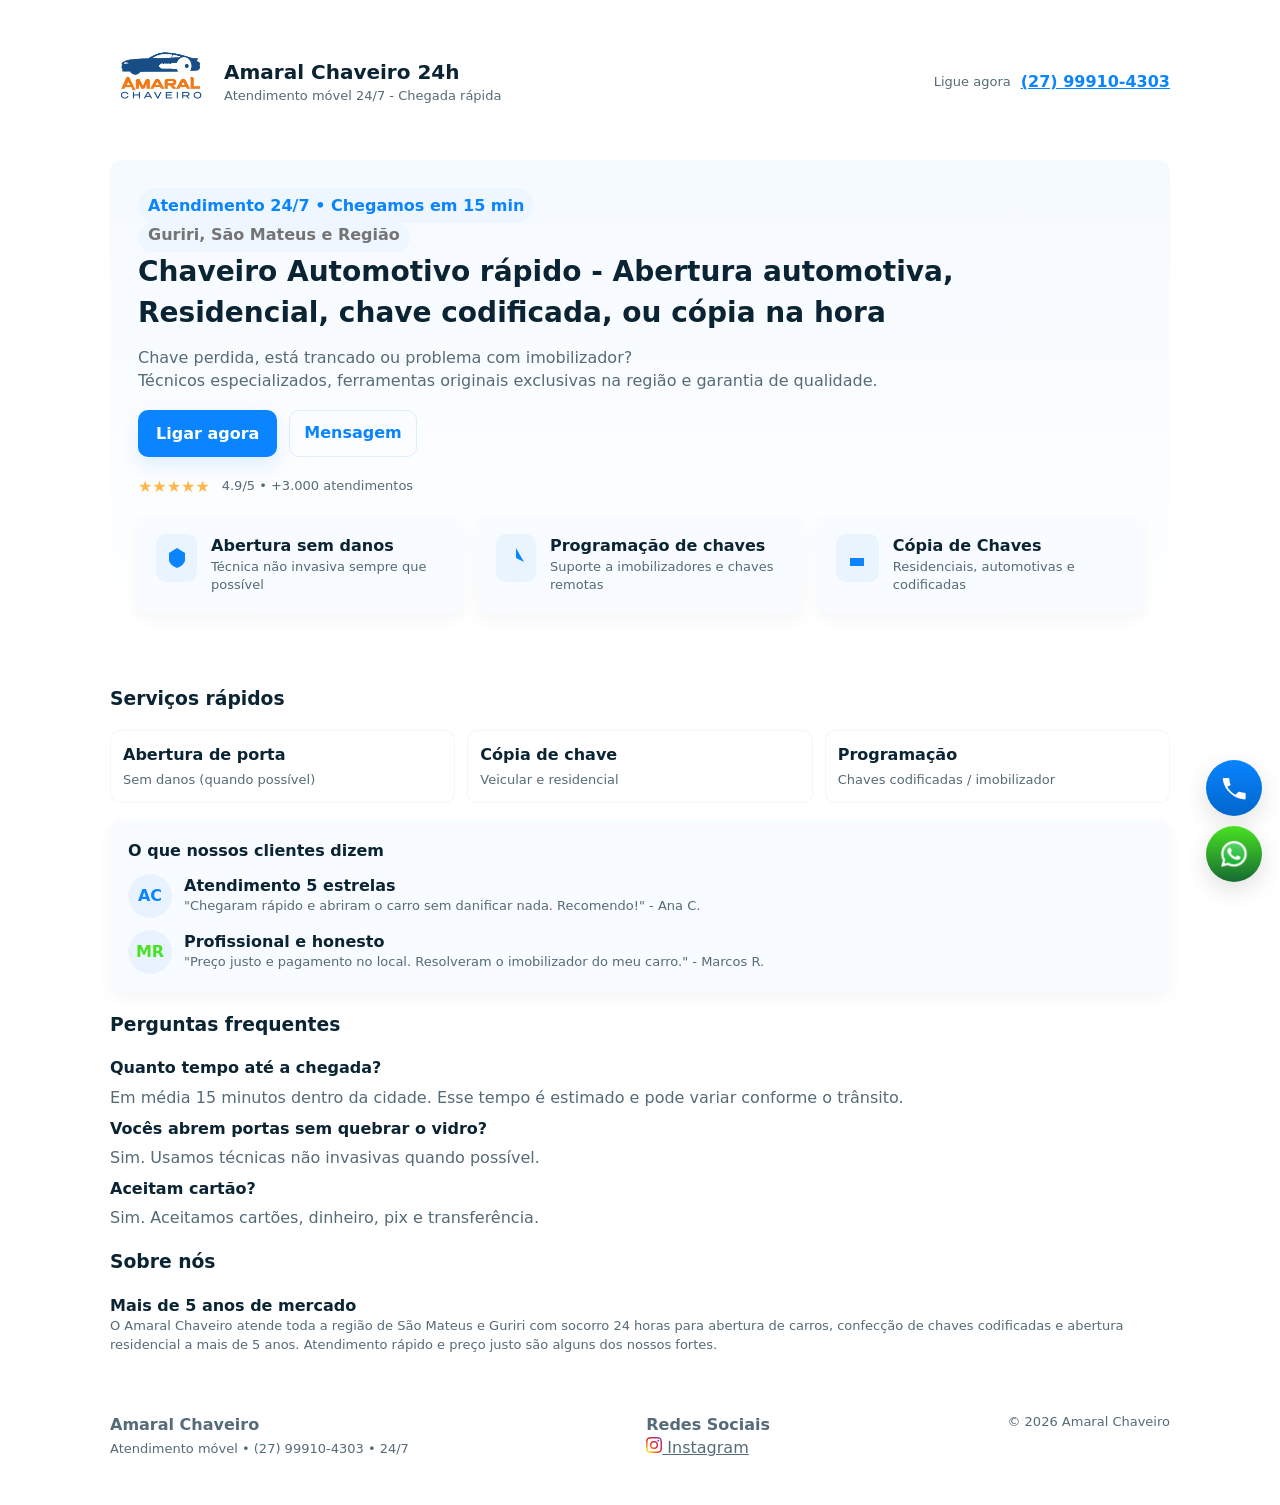
==== index.html @ fdce1f02 "feat: site v1" ====
<!doctype html>
<html lang="pt-BR">

<head>
  <meta charset="utf-8" />
  <meta name="viewport" content="width=device-width,initial-scale=1" />
  <title>Amaral Chaveiro - Atendimento 24/7 - São Mateus ES</title>
  <meta name="description"
    content="Chaveiro automotivo 24/7 — abertura de portas, cópia de chave, programação de chaveiro/immobilizer. Atendimento rápido onde você estiver." />
  <link rel="icon" href="/favicon.ico">
  <link rel="stylesheet" href="/styles.css">
  <meta name="theme-color" content="#0A84FF">

  <!-- JSON-LD LocalBusiness (substitua phone & address) -->
  <script type="application/ld+json">
  {
    "@id": "https://amaralchaveiro.com.br/#organization",
    "@context": "https://schema.org",
    "@type": "LocalBusiness",
    "name": "Amaral Chaveiro",
    "image": "https://amaralchaveiro.com.br/assets/logotipo.png",
    "telephone": "2799104303",
    "address": {
      "@type": "PostalAddress",
      "streetAddress": " Av Mateus cunha fundação - Sernamby, São Mateus - ES",
      "addressLocality": "São Mateus",
      "addressRegion": "ES",
      "postalCode": "29931-360",
      "addressCountry": "BR"
    },
    "openingHours": "Mo-Su 00:00-23:59",
    "priceRange": "$$"
  }
  </script>

  <!-- Google tag (gtag.js) -->
  <script async src="https://www.googletagmanager.com/gtag/js?id=AW-11403976909"></script>
  <script>
    window.dataLayer = window.dataLayer || [];
    function gtag() { dataLayer.push(arguments); }
    gtag('js', new Date());

    gtag('config', 'AW-11403976909');
  </script>
  <!-- Google tag end -->
</head>

<body>

  <div class="container">
    <header>
      <div class="brand" aria-label="Identidade - Amaral Chaveiro">
        <div class="logo" role="img" aria-hidden="true">
          <img src="/assets/logotipo.png" alt="logotipo Amaral Chaveiro">
        </div>
        <div>
          <h1>Amaral Chaveiro 24h</h1>
          <div class="muted small">Atendimento móvel 24/7 - Chegada rápida</div>
        </div>
      </div>

      <div class="cta-top">
        <div class="muted small">Ligue agora</div>
        <a class="phone cta-cel" href="tel:2799104303">(27) 99910-4303</a>
      </div>
    </header>

    <!-- HERO -->
    <section class="hero" aria-labelledby="hero-title">
      <div>
        <span class="pill">Atendimento 24/7 • Chegamos em 15 min</span>
        <br><span class="pill" style="color: rgb(116, 116, 116); margin-top: 0; padding-top: 0;">Guriri, São Mateus e
          Região</span>
        <h2 id="hero-title">Chaveiro Automotivo rápido - Abertura automotiva, Residencial, chave codificada, ou cópia na
          hora</h2>
        <p class="muted">Chave perdida, está trancado ou problema com imobilizador?<br> Técnicos especializados,
          ferramentas originais exclusivas na região e
          garantia de qualidade.</p>

        <div class="div-ctas" aria-label="Chamada para ação">
          <a class="primary-cta cta-cel" href="tel:2799104303" aria-label="Ligar agora">Ligar agora</a>

          <a href="https://api.whatsapp.com/send?phone=5527999104303&text=Quero%20fazer%20um%20or%C3%A7amento"
            class="secondary-cta cta-wpp" id="openModal" aria-haspopup="dialog" style="cursor: pointer;"> Mensagem</a>
        </div>

        <div class="trust" style="margin-top:18px">
          <div class="stars" aria-hidden="true">★★★★★</div>
          <div class="muted small">4.9/5 • +3.000 atendimentos</div>
        </div>

        <div class="grid-3" style="margin-top:18px">
          <div class="card benefit">
            <div class="icon-box" aria-hidden="true">
              <!-- icon -->
              <svg width="24" height="24" viewBox="0 0 24 24">
                <path fill="#0A84FF" d="M12 2L4 7v7c0 5 8 8 8 8s8-3 8-8V7l-8-5z" />
              </svg>
            </div>
            <div>
              <strong>Abertura sem danos</strong>
              <div class="small">Técnica não invasiva sempre que possível</div>
            </div>
          </div>

          <div class="card benefit">
            <div class="icon-box">
              <svg width="24" height="24" viewBox="0 0 24 24">
                <path fill="#0A84FF" d="M12 2v10l8 4" />
              </svg>
            </div>
            <div>
              <strong>Programação de chaves</strong>
              <div class="small">Suporte a imobilizadores e chaves remotas</div>
            </div>
          </div>

          <div class="card benefit">
            <div class="icon-box">
              <svg width="24" height="24" viewBox="0 0 24 24">
                <path fill="#0A84FF" d="M5 12h14v8H5z" />
              </svg>
            </div>
            <div>
              <strong>Cópia de Chaves</strong>
              <div class="small">Residenciais, automotivas e codificadas</div>
            </div>
          </div>

        </div>
      </div>
    </section>

    <!-- SERVIÇOS / PREÇOS -->
    <section style="margin-top: 22px;">
      <div class="div-servicos">
        <h3 style="margin: 0;">Serviços rápidos</h3>
      </div>

      <div class="services" aria-label="Lista de serviços">
        <div class="svc">
          <div>
            <strong>Abertura de porta</strong>
            <small class="muted">Sem danos (quando possível)</small>
          </div>
        </div>

        <div class="svc">
          <div>
            <strong>Cópia de chave</strong>
            <small class="muted">Veicular e residencial</small>
          </div>
        </div>

        <div class="svc">
          <div>
            <strong>Programação</strong>
            <small class="muted">Chaves codificadas / imobilizador</small>
          </div>
        </div>

      </div>
    </section>

    <!-- PROVA SOCIAL -->
    <section class="div-p-social">
      <div class="card" style="flex:1;min-width:260px">
        <strong>O que nossos clientes dizem</strong>
        <div style="margin-top:12px">
          <div style="display:flex;gap:12px;align-items:flex-start">
            <div class="foto-avaliacao">
              AC</div>
            <div>
              <strong>Atendimento 5 estrelas</strong>
              <div class="small muted">"Chegaram rápido e abriram o carro sem danificar nada. Recomendo!" - Ana C.</div>
            </div>
          </div>

          <div style="margin-top:12px;display:flex;gap:12px;align-items:flex-start">
            <div class="foto-avaliacao v2">
              MR</div>
            <div>
              <strong>Profissional e honesto</strong>
              <div class="small muted">"Preço justo e pagamento no local. Resolveram o imobilizador do meu carro." -
                Marcos R.</div>
            </div>
          </div>
        </div>
      </div>

    </section>

    <!-- FAQ -->
    <section style="margin-top:18px">
      <h3>Perguntas frequentes</h3>
      <div style="margin-top:12px" role="list">
        <div class="faq-item" role="listitem">
          <div class="faq-q">Quanto tempo até a chegada?</div>
          <div class="faq-a">Em média 15 minutos dentro da cidade. Esse tempo é estimado e pode variar conforme o
            trânsito.
          </div>
        </div>

        <div class="faq-item">
          <div class="faq-q">Vocês abrem portas sem quebrar o vidro?</div>
          <div class="faq-a">Sim. Usamos técnicas não invasivas quando possível.</div>
        </div>

        <div class="faq-item">
          <div class="faq-q">Aceitam cartão?</div>
          <div class="faq-a">Sim. Aceitamos cartões, dinheiro, pix e transferência.</div>
        </div>
      </div>
    </section>

    <!-- FAQ -->
    <section style="margin-top:18px">
      <h3>Sobre nós</h3>
      <strong>Mais de 5 anos de mercado</strong>
      <div class="small muted">
        O Amaral Chaveiro atende toda a região de São Mateus e Guriri com socorro 24 horas para abertura de carros,
        confecção de chaves codificadas e abertura residencial a mais de 5 anos. Atendimento rápido e preço justo são
        alguns dos nossos fortes.
      </div>
    </section>

    <footer>
      <div>
        <strong>Amaral Chaveiro</strong><br>
        <small class="muted">Atendimento móvel • (27) 99910-4303 • 24/7</small>
        <br>
        <br>
      </div>
      <div>
        <strong>Redes Sociais</strong><br>
        <a href="https://www.instagram.com/amaral_chaveiro/" class="muted"><img src="./assets/instagram.jpg"
            style="width: 1rem;" alt="ícone do Instagram"> Instagram</a>
      </div>
      <div class="muted small">© <span id="year"></span> Amaral Chaveiro</div>
    </footer>
  </div>

  <!-- FLOATING CTAs -->
  <div class="float-ctas" aria-hidden="false">
    <a class="call-btn cta-cel" href="tel:2799104303" title="Ligar agora" aria-label="Ligar agora">
      <!-- phone icon -->
      <svg width="30" height="30" viewBox="0 0 24 24" fill="none">
        <path
          d="M6.6 10.8a15 15 0 006.6 6.6l2.2-2.2a1 1 0 011.1-.2c1.2.5 2.5.8 3.8.8a1 1 0 011 1v3.3a1 1 0 01-1 1A19 19 0 013 5a1 1 0 011-1h3.3a1 1 0 011 1c0 1.3.3 2.6.8 3.8.2.4 0 .9-.2 1.1L6.6 10.8z"
          fill="#fff" />
      </svg>
    </a>

    <a class="wa-btn cta-wpp"
      href="https://api.whatsapp.com/send?phone=5527999104303&text=Quero%20fazer%20um%20or%C3%A7amento" title="WhatsApp"
      aria-label="Abrir WhatsApp">
      <!-- whatsapp icon -->
      <img src="./assets/whatsapp.png" alt="ícone do Whatsapp" style="width: 30px; height: 30px;">
    </a>
  </div>

  <script>
    const yearEl = document.getElementById('year');
    if (yearEl) yearEl.textContent = new Date().getFullYear();
  </script>
  <script src="./index.js"></script>
</body>

</html>
---- styles.css ----
/* RESET + BASE */
:root {
    --bg: #ffffff;
    --text: #0b2433;
    --muted: #556b78;
    --accent: #0A84FF;
    /* azul petróleo */
    --accent-2: #48e222;
    /* coral */
    --card: #f8fbff;
    --success: #16a34a;
    --glass: rgba(10, 132, 255, 0.06);
    --radius: 12px;
    --maxw: 1100px;
    font-family: Inter, ui-sans-serif, system-ui, -apple-system, "Segoe UI", Roboto, "Helvetica Neue", Arial;
}

* {
    box-sizing: border-box
}

html,
body {
    height: 100%
}

body {
    margin: 0;
    background: var(--bg);
    color: var(--text);
    -webkit-font-smoothing: antialiased;
    -moz-osx-font-smoothing: grayscale;
    line-height: 1.45;
    padding-bottom: 120px;
    /* espaço para CTAs fixos */
}

/* LAYOUT */
.container {
    max-width: var(--maxw);
    margin: 32px auto;
    padding: 0 20px
}

header {
    display: flex;
    align-items: center;
    justify-content: space-between;
    gap: 16px;
    margin-bottom: 28px
}

.brand {
    display: flex;
    align-items: center;
    gap: 14px
}

.logo {
    display: flex;
    flex-direction: column;
    gap: 10px;
    align-items: center;
    justify-content: center;
    width: 100px;
    height: 100px
}

.logo img {
    width: 100%;
    height: 100%;
    object-fit: contain
}

.brand h1 {
    font-size: 20px;
    margin: 0;
    font-weight: 700
}

.phone {
    font-weight: 600;
    color: var(--accent)
}

.cta-top {
    display: flex;
    gap: 10px;
    align-items: center
}

/* HERO */
.hero {
    background: linear-gradient(180deg, rgba(10, 132, 255, 0.04), transparent);
    border-radius: var(--radius);
    padding: 28px;
    display: grid;
    grid-template-columns: 1fr;
    gap: 28px;
    align-items: center;
}



.hero h2 {
    font-size: 28px;
    margin: 0 0 12px
}

.hero p {
    margin: 0 0 18px;
    color: var(--muted)
}

.hero .primary-cta {
    display: inline-block;
    background: var(--accent);
    color: white;
    padding: 12px 18px;
    border-radius: 10px;
    font-weight: 700;
    text-decoration: none;
    box-shadow: 0 8px 20px rgba(10, 132, 255, 0.12);
}

.hero .secondary-cta {
    background: transparent;
    border: 1px solid rgba(10, 132, 255, 0.12);
    padding: 10px 14px;
    border-radius: 10px;
    text-decoration: none;
    color: var(--accent);
    font-weight: 600
}

/* CARD */
.card {
    background: var(--card);
    padding: 18px;
    border-radius: 12px;
    box-shadow: 0 6px 18px rgba(11, 36, 51, 0.04);
}

/* QUICK-FORM (lado direito do hero) */
.quick-form {
    display: flex;
    flex-direction: column;
    gap: 12px
}

.input {
    width: 100%;
    padding: 12px;
    border-radius: 10px;
    border: 1px solid #e6eef7;
    background: white
}

.small {
    font-size: 13px;
    color: var(--muted)
}

.btn-full {
    background: var(--accent);
    color: white;
    padding: 12px;
    border-radius: 10px;
    border: 0;
    font-weight: 700;
    cursor: pointer
}

.btn-ghost {
    background: transparent;
    border: 1px solid rgba(0, 0, 0, 0.06);
    padding: 10px;
    border-radius: 10px
}

/* BENEFÍCIOS */
.grid-3 {
    display: grid;
    grid-template-columns: repeat(3, 1fr);
    gap: 16px;
    margin: 22px 0;
    justify-content: center;
}



.benefit {
    display: flex;
    gap: 14px;
    align-items: flex-start
}

.icon-box {
    width: 48px;
    height: 48px;
    border-radius: 10px;
    background: var(--glass);
    display: grid;
    place-items: center
}

/* PROVA SOCIAL */
.trust {
    display: flex;
    gap: 12px;
    align-items: center;
    margin-top: 10px
}

.stars {
    color: #FFB648;
    font-weight: 700
}

/* SERVIÇOS */
.services {
    display: grid;
    grid-template-columns: repeat(3, 1fr);
    gap: 12px;
    margin-top: 18px
}


.svc {
    padding: 12px;
    border-radius: 10px;
    background: white;
    border: 1px solid rgba(11, 36, 51, 0.04);
    display: flex;
    justify-content: space-between;
    align-items: center
}

.svc strong {
    display: block
}

/* FAQ */
.faq-item {
    margin-bottom: 8px
}

.faq-q {
    font-weight: 700
}

.faq-a {
    color: var(--muted);
    margin-top: 6px
}

/* FOOTER */
footer {
    margin-top: 36px;
    padding: 22px 0;
    color: var(--muted);
    display: flex;
    justify-content: space-between;
    gap: 20px;
    flex-wrap: wrap
}

/* FLOATING CTA */
.float-ctas {
    position: fixed;
    right: 18px;
    bottom: 18px;
    display: flex;
    flex-direction: column;
    gap: 10px;
    z-index: 1000;
}

.float-ctas a {
    display: inline-grid;
    place-items: center;
    width: 56px;
    height: 56px;
    border-radius: 999px;
    text-decoration: none;
    color: white;
    font-weight: 700;
    box-shadow: 0 8px 24px rgba(0, 0, 0, 0.12)
}

.call-btn {
    background: linear-gradient(180deg, var(--accent), #0066cc)
}

.wa-btn {
    background: linear-gradient(180deg, var(--accent-2), #176b33)
}

/* micro */
.muted {
    color: var(--muted)
}

.pill {
    display: inline-block;
    padding: 6px 10px;
    border-radius: 999px;
    background: #eef6ff;
    color: var(--accent);
    font-weight: 700
}

small {
    font-size: 13px;
    color: var(--muted)
}

.div-ctas {
    margin-top: 18px;
    display: flex;
    gap: 12px;
    flex-wrap: wrap;
}

.div-servicos {
    display: flex;
    justify-content: space-between;
    align-items: center;
    gap: 12px
}

.div-p-social {
    margin-top: 18px;
    display: flex;
    gap: 16px;
    flex-wrap: wrap
}

.foto-avaliacao {
    width: 44px;
    height: 44px;
    border-radius: 44px;
    background: #e8f3ff;
    display: grid;
    place-items: center;
    font-weight: 700;
    color: var(--accent)
}

.v2 {
    color: var(--accent-2)
}

/* accessible focus */
a:focus,
button:focus,
input:focus {
    outline: 3px solid rgba(10, 132, 255, 0.12);
    outline-offset: 3px
}

@media (max-width:880px) {
    .svc {
        justify-content: center !important;
    }

    .cta-top {
        flex-direction: column;
    }

    .hero {
        grid-template-columns: 1fr
    }

    .services {
        grid-template-columns: 1fr
    }

    .grid-3 {
        grid-template-columns: 1fr
    }

    .div-ctas {
        justify-content: center
    }

}

/* minimal responsive */
@media (max-width:520px) {
    .brand h1 {
        font-size: 16px
    }

    .hero h2 {
        font-size: 22px
    }

    .logo svg {
        width: 40px;
        height: 40px
    }
}
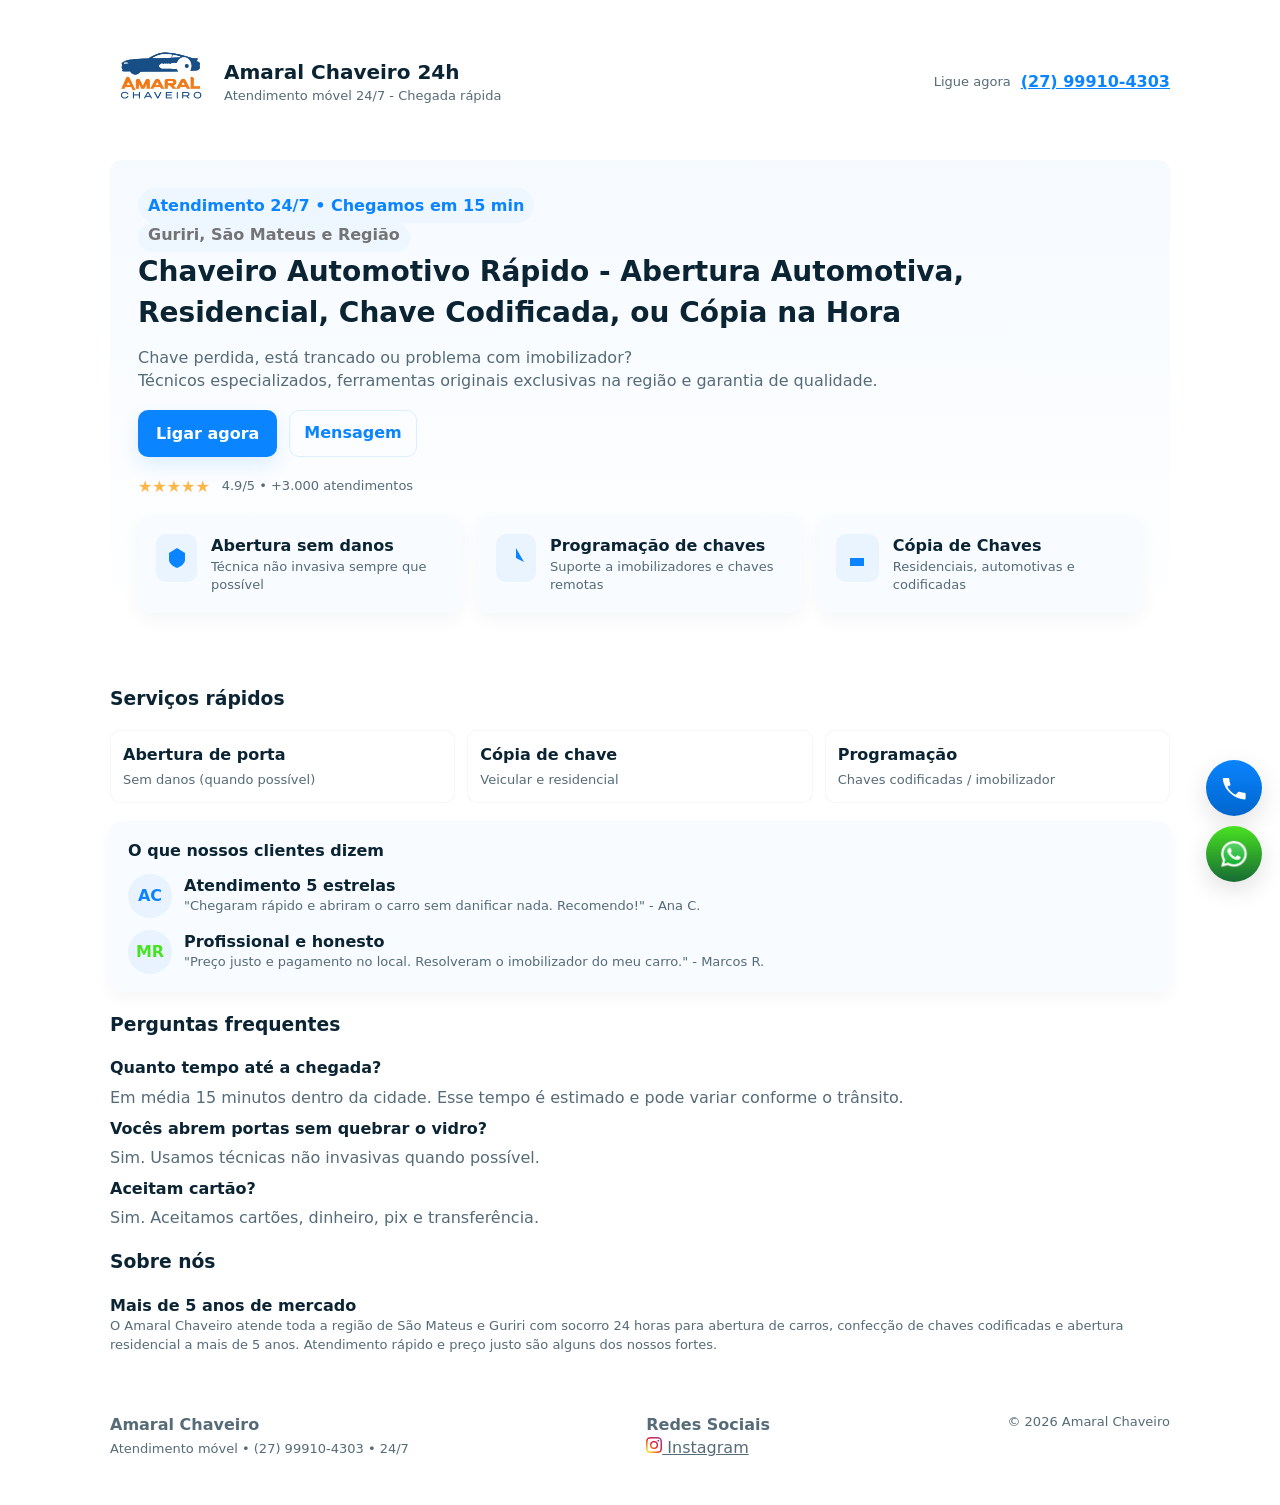
==== commit df67a7ae: "fix: typo" ====
--- a/index.html
+++ b/index.html
@@ -71,8 +71,8 @@
         <span class="pill">Atendimento 24/7 • Chegamos em 15 min</span>
         <br><span class="pill" style="color: rgb(116, 116, 116); margin-top: 0; padding-top: 0;">Guriri, São Mateus e
           Região</span>
-        <h2 id="hero-title">Chaveiro Automotivo rápido - Abertura automotiva, Residencial, chave codificada, ou cópia na
-          hora</h2>
+        <h2 id="hero-title">Chaveiro Automotivo Rápido - Abertura Automotiva, Residencial, Chave Codificada, ou Cópia na
+          Hora</h2>
         <p class="muted">Chave perdida, está trancado ou problema com imobilizador?<br> Técnicos especializados,
           ferramentas originais exclusivas na região e
           garantia de qualidade.</p>
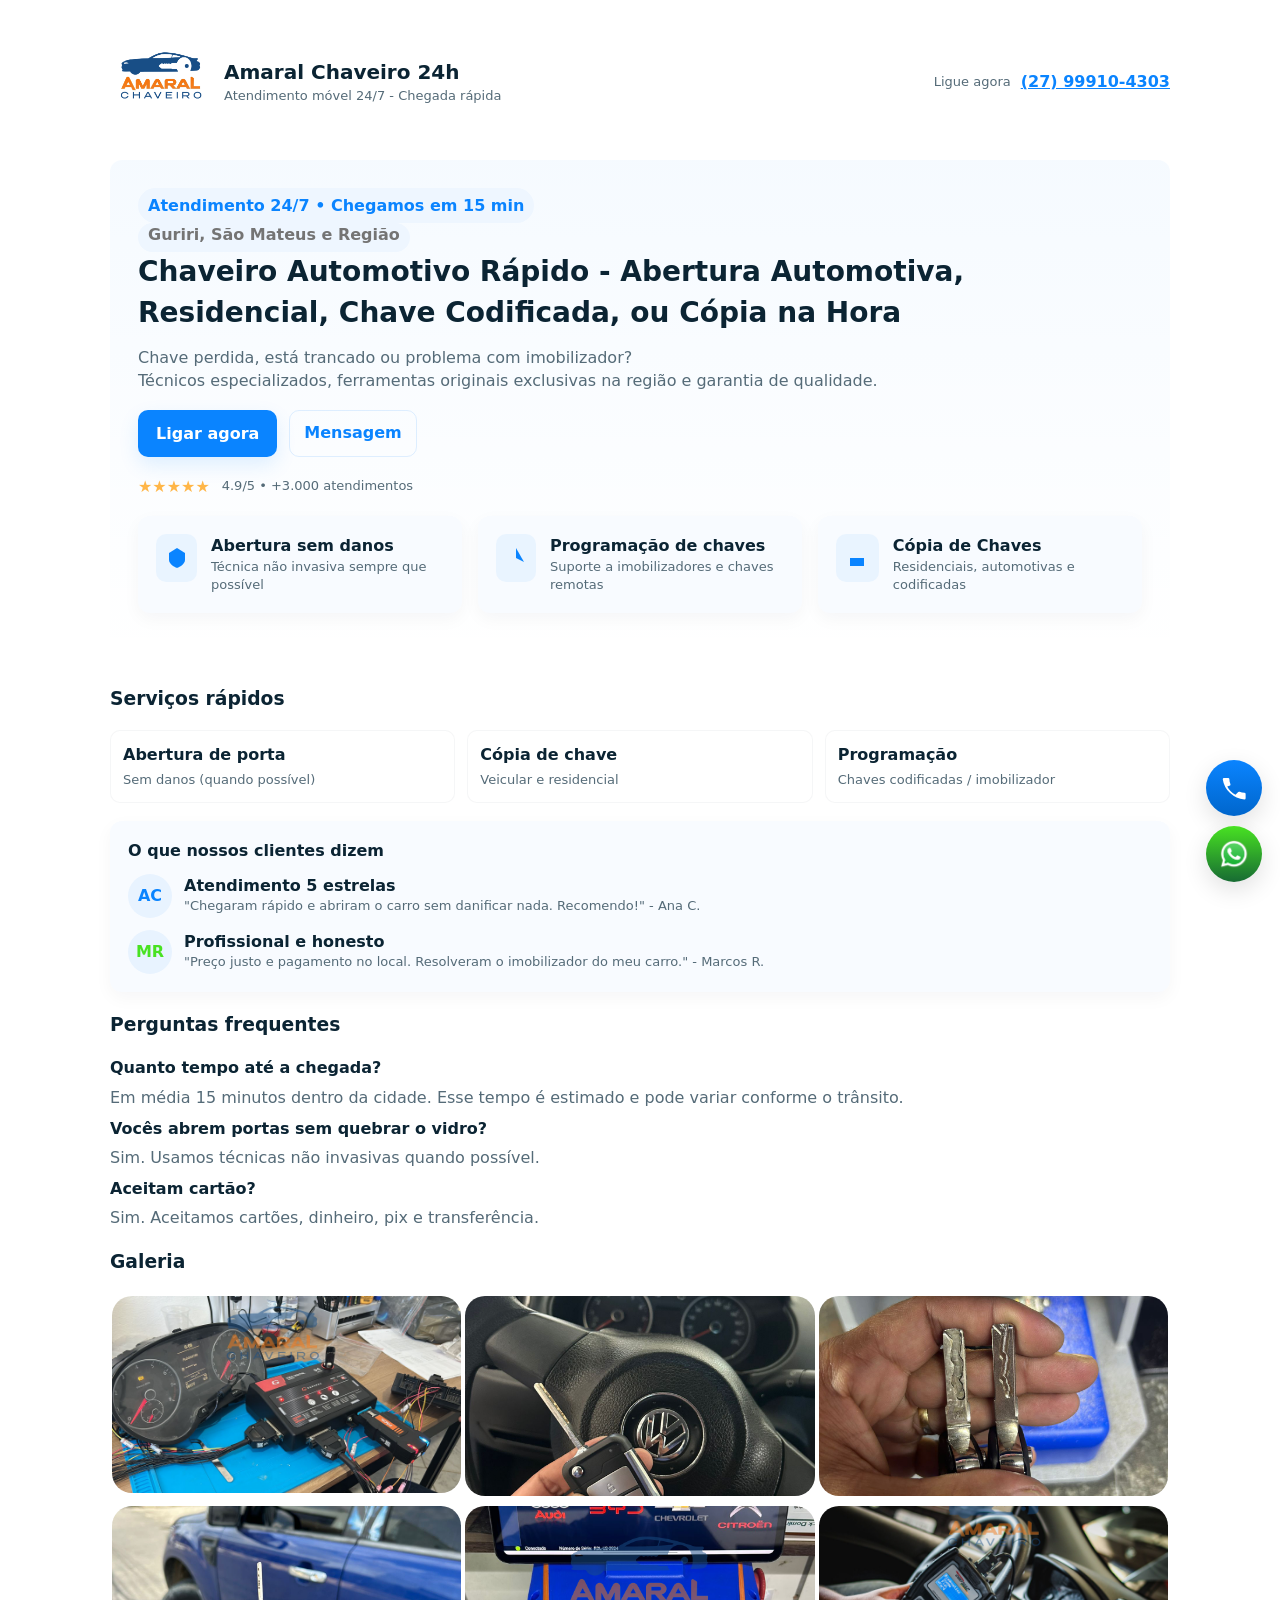
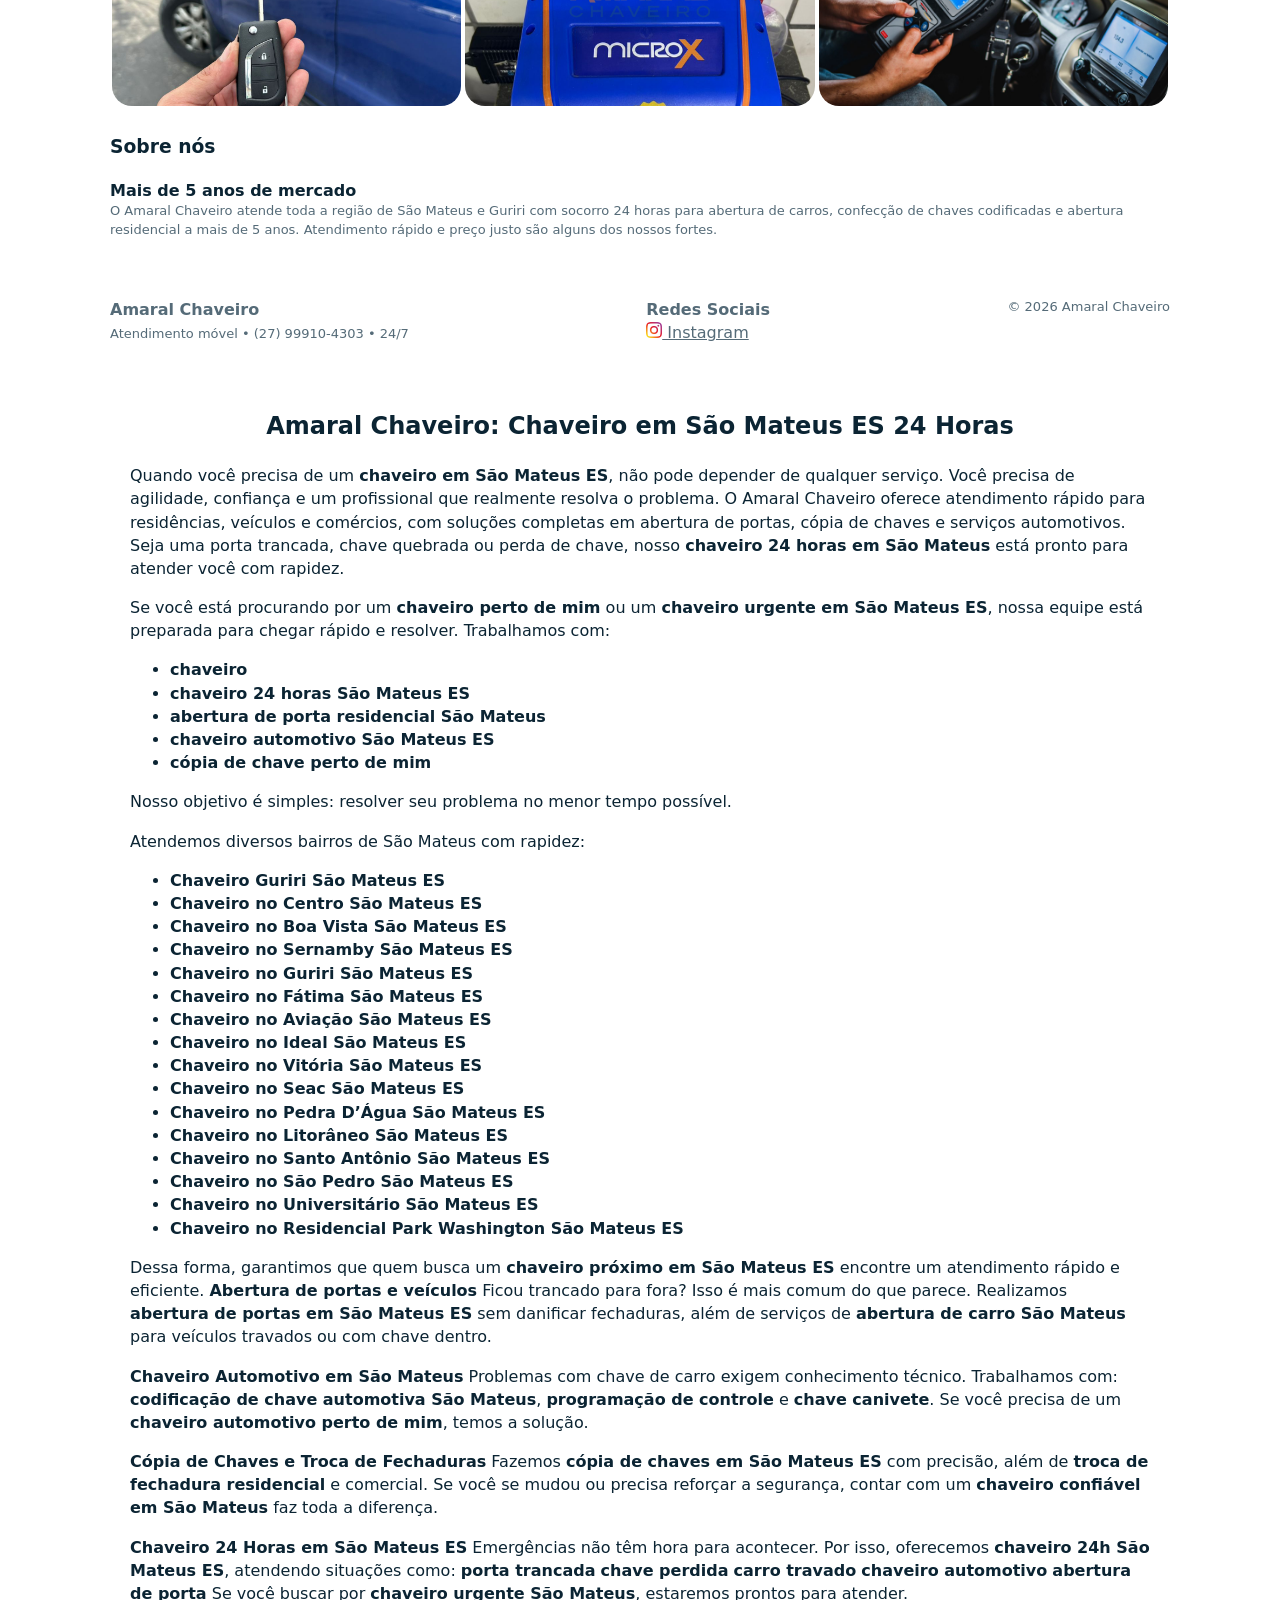
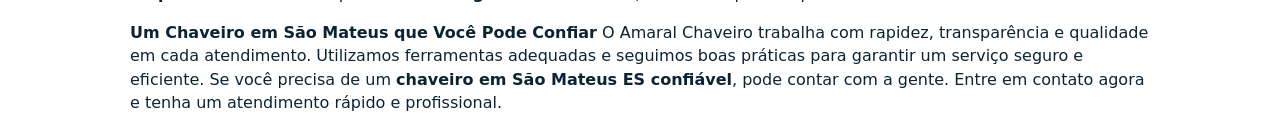
==== commit 58054683: "feat: deploy" ====
--- a/index.html
+++ b/index.html
@@ -5,13 +5,21 @@
   <meta charset="utf-8" />
   <meta name="viewport" content="width=device-width,initial-scale=1" />
   <title>Amaral Chaveiro - Atendimento 24/7 - São Mateus ES</title>
+  <meta name="keywords"
+    content="chaveiro, chaveiro 24 horas, chaveiro automotivo, chaveiro residencial, cópia de chave, programação de chaves, chaveiro urgente, chaveiro próximo, chaveiro em São Mateus ES, chaveiro são mateus, chaveiro guriri" />
   <meta name="description"
     content="Chaveiro automotivo 24/7 — abertura de portas, cópia de chave, programação de chaveiro/immobilizer. Atendimento rápido onde você estiver." />
   <link rel="icon" href="/favicon.ico">
   <link rel="stylesheet" href="/styles.css">
+  <link rel="canonical" href="https://www.amaralchaveiro.com.br">
   <meta name="theme-color" content="#0A84FF">
-
-  <!-- JSON-LD LocalBusiness (substitua phone & address) -->
+  <meta name="geo.region" content="BR-ES" />
+  <meta name="geo.placename" content="Guriri, São Mateus" />
+  <meta name="geo.position" content="-18.718968207879676;-39.85638193087853" />
+  <meta name="ICBM" content="-18.718968207879676, -39.85638193087853" />
+
+
+
   <script type="application/ld+json">
   {
     "@id": "https://amaralchaveiro.com.br/#organization",
@@ -212,6 +220,36 @@
         </div>
       </div>
     </section>
+    <section>
+      <h3>Galeria</h3>
+      <div class="div-services">
+        <div class="div-service-photo">
+          <img src="./assets/services/1.png" alt="programação de painel automotivo e chave codificada em São Mateus ES"
+            class="service-photo">
+        </div>
+        <div class="div-service-photo">
+          <img src="./assets/services/2.png" alt="chave canivete Volkswagen sendo programada dentro do veículo"
+            class="service-photo">
+        </div>
+        <div class="div-service-photo">
+          <img src="./assets/services/3.png" alt="lâminas de chave automotiva desgastadas prontas para cópia"
+            class="service-photo">
+        </div>
+        <div class="div-service-photo">
+          <img src="./assets/services/4.png" alt="chave automotiva codificada para carro SUV em serviço de chaveiro"
+            class="service-photo">
+        </div>
+        <div class="div-service-photo">
+          <img src="./assets/services/6.png"
+            alt="equipamento profissional Micro X para programação de chaves automotivas" class="service-photo">
+        </div>
+        <div class="div-service-photo">
+          <img src="./assets/services/5.png" alt="diagnóstico automotivo e programação de chave dentro do veículo"
+            class="service-photo">
+        </div>
+
+      </div>
+    </section>
 
     <!-- FAQ -->
     <section style="margin-top:18px">
@@ -238,6 +276,130 @@
       </div>
       <div class="muted small">© <span id="year"></span> Amaral Chaveiro</div>
     </footer>
+
+    <section style="padding: 0 20px; margin-top: 10px;">
+      <h2 style="text-align: center;">Amaral Chaveiro: Chaveiro em São Mateus ES 24 Horas</h2>
+
+      <p>
+        Quando você precisa de um <strong>chaveiro em São Mateus ES</strong>, não pode depender de qualquer serviço.
+        Você precisa de agilidade, confiança e um profissional que realmente resolva o problema.
+
+        O Amaral Chaveiro oferece atendimento rápido para residências, veículos e comércios, com soluções completas
+        em abertura de portas, cópia de chaves e serviços automotivos.
+
+        Seja uma porta trancada, chave quebrada ou perda de chave, nosso <strong>chaveiro 24 horas em São
+          Mateus</strong>
+        está pronto para atender você com rapidez.
+      </p>
+
+      <p>
+        Se você está procurando por um <strong>chaveiro perto de mim</strong> ou um
+        <strong>chaveiro urgente em São Mateus ES</strong>, nossa equipe está preparada para chegar rápido e resolver.
+
+        Trabalhamos com:
+
+      <ul>
+        <li><strong>chaveiro</strong></li>
+        <li><strong>chaveiro 24 horas São Mateus ES</strong></li>
+        <li><strong>abertura de porta residencial São Mateus</strong></li>
+        <li><strong>chaveiro automotivo São Mateus ES</strong></li>
+        <li><strong>cópia de chave perto de mim</strong></li>
+      </ul>
+
+      Nosso objetivo é simples: resolver seu problema no menor tempo possível.
+      </p>
+
+      <p>
+        Atendemos diversos bairros de São Mateus com rapidez:
+      </p>
+
+      <ul>
+        <li><strong>Chaveiro Guriri São Mateus ES</strong></li>
+        <li><strong>Chaveiro no Centro São Mateus ES</strong></li>
+        <li><strong>Chaveiro no Boa Vista São Mateus ES</strong></li>
+        <li><strong>Chaveiro no Sernamby São Mateus ES</strong></li>
+        <li><strong>Chaveiro no Guriri São Mateus ES</strong></li>
+        <li><strong>Chaveiro no Fátima São Mateus ES</strong></li>
+        <li><strong>Chaveiro no Aviação São Mateus ES</strong></li>
+        <li><strong>Chaveiro no Ideal São Mateus ES</strong></li>
+        <li><strong>Chaveiro no Vitória São Mateus ES</strong></li>
+        <li><strong>Chaveiro no Seac São Mateus ES</strong></li>
+        <li><strong>Chaveiro no Pedra D’Água São Mateus ES</strong></li>
+        <li><strong>Chaveiro no Litorâneo São Mateus ES</strong></li>
+        <li><strong>Chaveiro no Santo Antônio São Mateus ES</strong></li>
+        <li><strong>Chaveiro no São Pedro São Mateus ES</strong></li>
+        <li><strong>Chaveiro no Universitário São Mateus ES</strong></li>
+        <li><strong>Chaveiro no Residencial Park Washington São Mateus ES</strong></li>
+      </ul>
+
+      <p>
+        Dessa forma, garantimos que quem busca um <strong>chaveiro próximo em São Mateus ES</strong> encontre um
+        atendimento rápido e eficiente.
+
+        <strong>Abertura de portas e veículos</strong>
+
+        Ficou trancado para fora? Isso é mais comum do que parece.
+
+        Realizamos <strong>abertura de portas em São Mateus ES</strong> sem danificar fechaduras, além de serviços de
+        <strong>abertura de carro São Mateus</strong> para veículos travados ou com chave dentro.
+      </p>
+
+      <p>
+        <strong>Chaveiro Automotivo em São Mateus</strong>
+
+        Problemas com chave de carro exigem conhecimento técnico.
+
+        Trabalhamos com:
+        <strong>codificação de chave automotiva São Mateus</strong>,
+        <strong>programação de controle</strong> e
+        <strong>chave canivete</strong>.
+
+        Se você precisa de um <strong>chaveiro automotivo perto de mim</strong>, temos a solução.
+      </p>
+
+      <p>
+        <strong>Cópia de Chaves e Troca de Fechaduras</strong>
+
+        Fazemos <strong>cópia de chaves em São Mateus ES</strong> com precisão, além de
+        <strong>troca de fechadura residencial</strong> e comercial.
+
+        Se você se mudou ou precisa reforçar a segurança, contar com um
+        <strong>chaveiro confiável em São Mateus</strong> faz toda a diferença.
+      </p>
+
+      <p>
+        <strong>Chaveiro 24 Horas em São Mateus ES</strong>
+
+        Emergências não têm hora para acontecer.
+
+        Por isso, oferecemos <strong>chaveiro 24h São Mateus ES</strong>, atendendo situações como:
+
+        <strong>porta trancada</strong>
+
+        <strong>chave perdida</strong>
+
+        <strong>carro travado</strong>
+
+        <strong>chaveiro automotivo</strong>
+
+        <strong>abertura de porta</strong>
+
+        Se você buscar por <strong>chaveiro urgente São Mateus</strong>, estaremos prontos para atender.
+      </p>
+
+      <p>
+        <strong>Um Chaveiro em São Mateus que Você Pode Confiar</strong>
+
+        O Amaral Chaveiro trabalha com rapidez, transparência e qualidade em cada atendimento.
+
+        Utilizamos ferramentas adequadas e seguimos boas práticas para garantir um serviço seguro e eficiente.
+
+        Se você precisa de um <strong>chaveiro em São Mateus ES confiável</strong>, pode contar com a gente.
+
+        Entre em contato agora e tenha um atendimento rápido e profissional.
+      </p>
+    </section>
+
   </div>
 
   <!-- FLOATING CTAs -->
--- a/styles.css
+++ b/styles.css
@@ -347,6 +347,25 @@
     color: var(--accent)
 }
 
+.div-services {
+    display: flex;
+    flex-wrap: wrap;
+    justify-content: center;
+    flex-direction: row;
+}
+
+.div-service-photo {
+    flex: 1 1 30%;
+    margin: 2px;
+}
+
+.service-photo {
+    width: 100%;
+    max-height: 200px;
+    object-fit: cover;
+    border-radius: 20px !important;
+}
+
 .v2 {
     color: var(--accent-2)
 }
@@ -360,6 +379,26 @@
 }
 
 @media (max-width:880px) {
+    .div-services {
+        display: flex;
+        flex-wrap: wrap;
+        justify-content: center;
+        align-items: center;
+        gap: 10px;
+    }
+
+    .div-service-photo {
+        flex: 1 1 55%;
+        margin: 2px;
+
+    }
+
+    .service-photo {
+        height: 200px;
+        object-fit: cover;
+        border-radius: 20px !important;
+    }
+
     .svc {
         justify-content: center !important;
     }
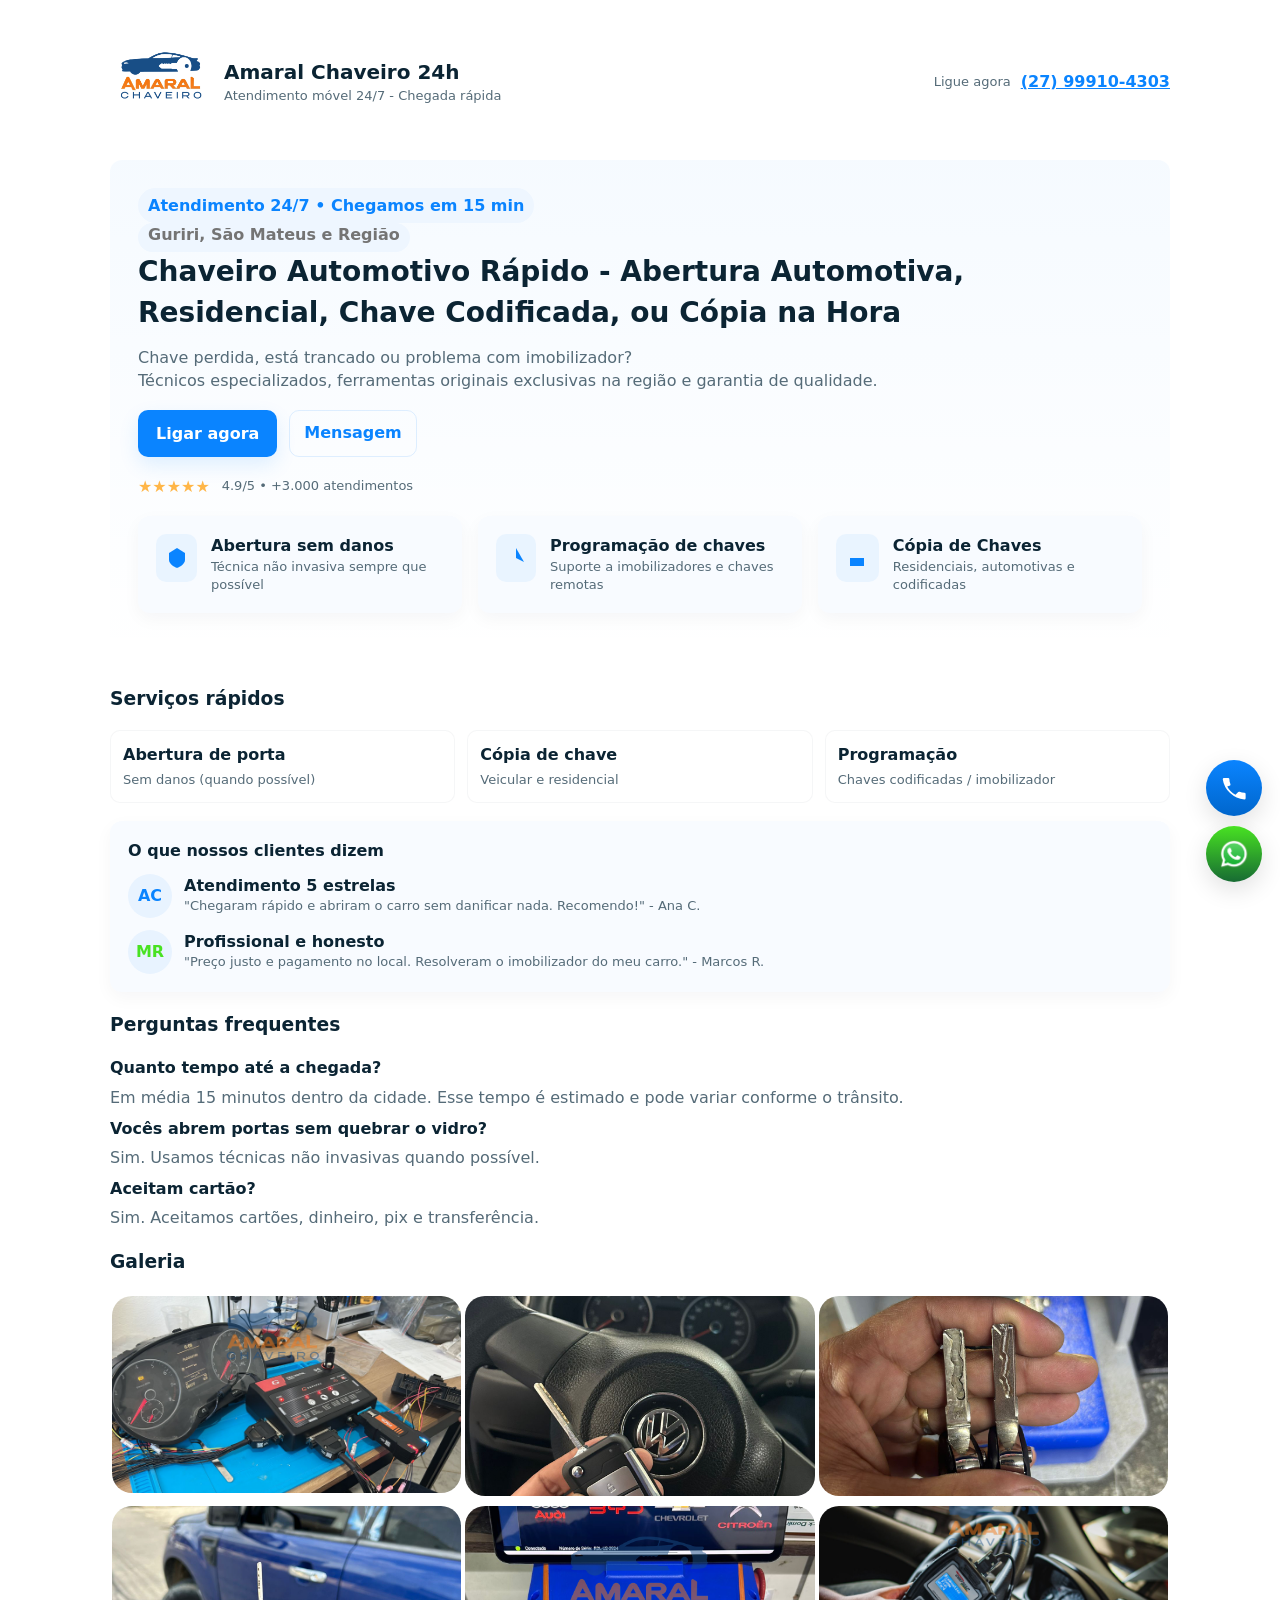
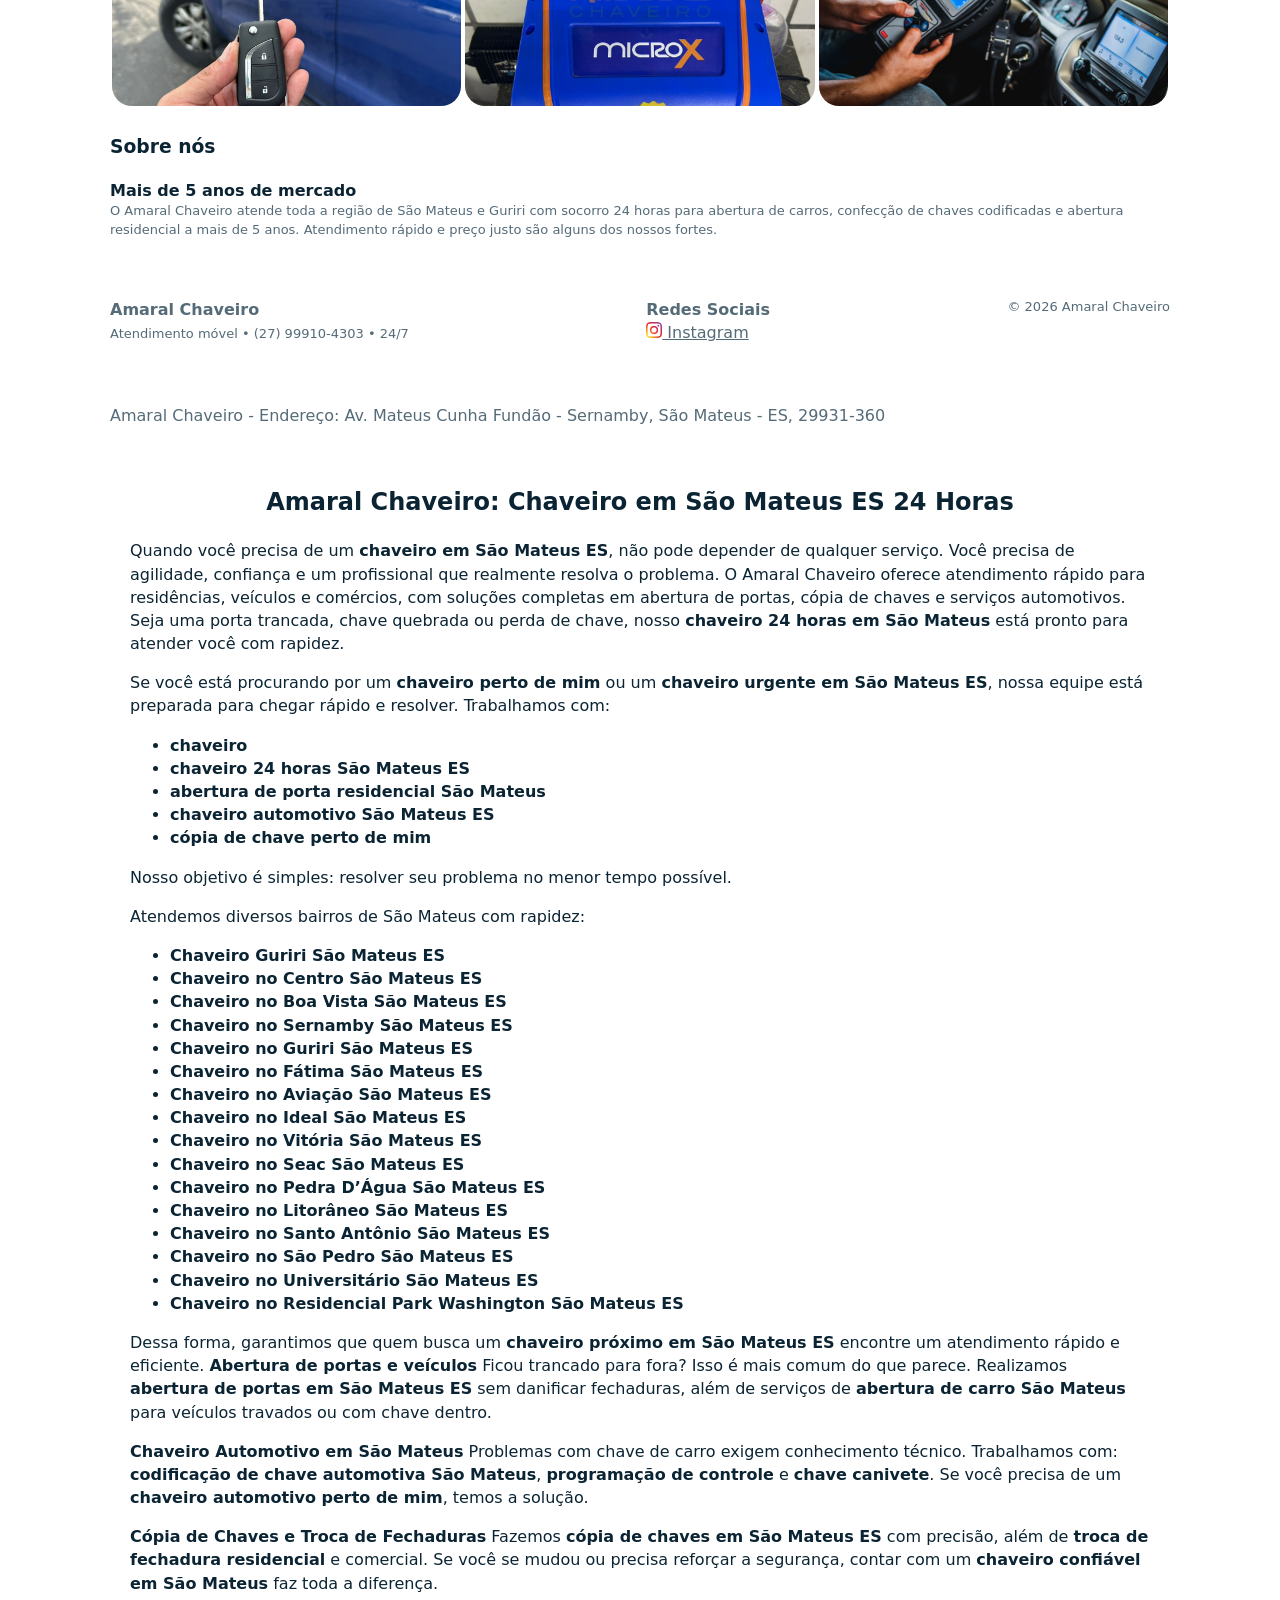
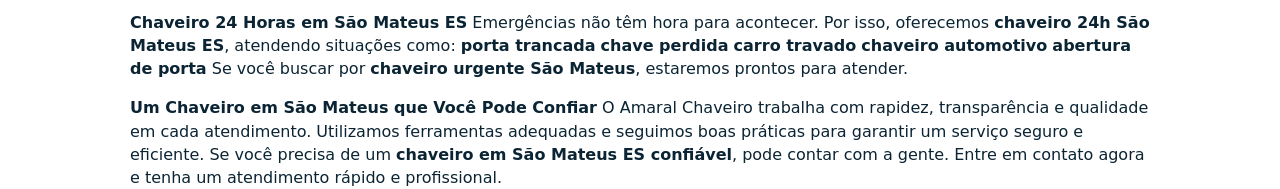
==== commit 41c0f9cd: "fix: corrige endereço" ====
--- a/index.html
+++ b/index.html
@@ -4,7 +4,7 @@
 <head>
   <meta charset="utf-8" />
   <meta name="viewport" content="width=device-width,initial-scale=1" />
-  <title>Amaral Chaveiro - Atendimento 24/7 - São Mateus ES</title>
+  <title>Amaral Chaveiro - Atendimento 24/7 - São Mateus e Guriri ES</title>
   <meta name="keywords"
     content="chaveiro, chaveiro 24 horas, chaveiro automotivo, chaveiro residencial, cópia de chave, programação de chaves, chaveiro urgente, chaveiro próximo, chaveiro em São Mateus ES, chaveiro são mateus, chaveiro guriri" />
   <meta name="description"
@@ -30,7 +30,7 @@
     "telephone": "2799104303",
     "address": {
       "@type": "PostalAddress",
-      "streetAddress": " Av Mateus cunha fundação - Sernamby, São Mateus - ES",
+      "streetAddress": "Av. Mateus Cunha Fundão - Sernamby, São Mateus - ES",
       "addressLocality": "São Mateus",
       "addressRegion": "ES",
       "postalCode": "29931-360",
@@ -224,27 +224,27 @@
       <h3>Galeria</h3>
       <div class="div-services">
         <div class="div-service-photo">
-          <img src="./assets/services/1.png" alt="programação de painel automotivo e chave codificada em São Mateus ES"
+          <img src="/assets/services/1.png" alt="programação de painel automotivo e chave codificada em São Mateus ES"
             class="service-photo">
         </div>
         <div class="div-service-photo">
-          <img src="./assets/services/2.png" alt="chave canivete Volkswagen sendo programada dentro do veículo"
+          <img src="/assets/services/2.png" alt="chave canivete Volkswagen sendo programada dentro do veículo"
             class="service-photo">
         </div>
         <div class="div-service-photo">
-          <img src="./assets/services/3.png" alt="lâminas de chave automotiva desgastadas prontas para cópia"
+          <img src="/assets/services/3.png" alt="lâminas de chave automotiva desgastadas prontas para cópia"
             class="service-photo">
         </div>
         <div class="div-service-photo">
-          <img src="./assets/services/4.png" alt="chave automotiva codificada para carro SUV em serviço de chaveiro"
+          <img src="/assets/services/4.png" alt="chave automotiva codificada para carro SUV em serviço de chaveiro"
             class="service-photo">
         </div>
         <div class="div-service-photo">
-          <img src="./assets/services/6.png"
+          <img src="/assets/services/6.png"
             alt="equipamento profissional Micro X para programação de chaves automotivas" class="service-photo">
         </div>
         <div class="div-service-photo">
-          <img src="./assets/services/5.png" alt="diagnóstico automotivo e programação de chave dentro do veículo"
+          <img src="/assets/services/5.png" alt="diagnóstico automotivo e programação de chave dentro do veículo"
             class="service-photo">
         </div>
 
@@ -275,6 +275,7 @@
             style="width: 1rem;" alt="ícone do Instagram"> Instagram</a>
       </div>
       <div class="muted small">© <span id="year"></span> Amaral Chaveiro</div>
+      <p>Amaral Chaveiro - Endereço: Av. Mateus Cunha Fundão - Sernamby, São Mateus - ES, 29931-360</p>
     </footer>
 
     <section style="padding: 0 20px; margin-top: 10px;">
